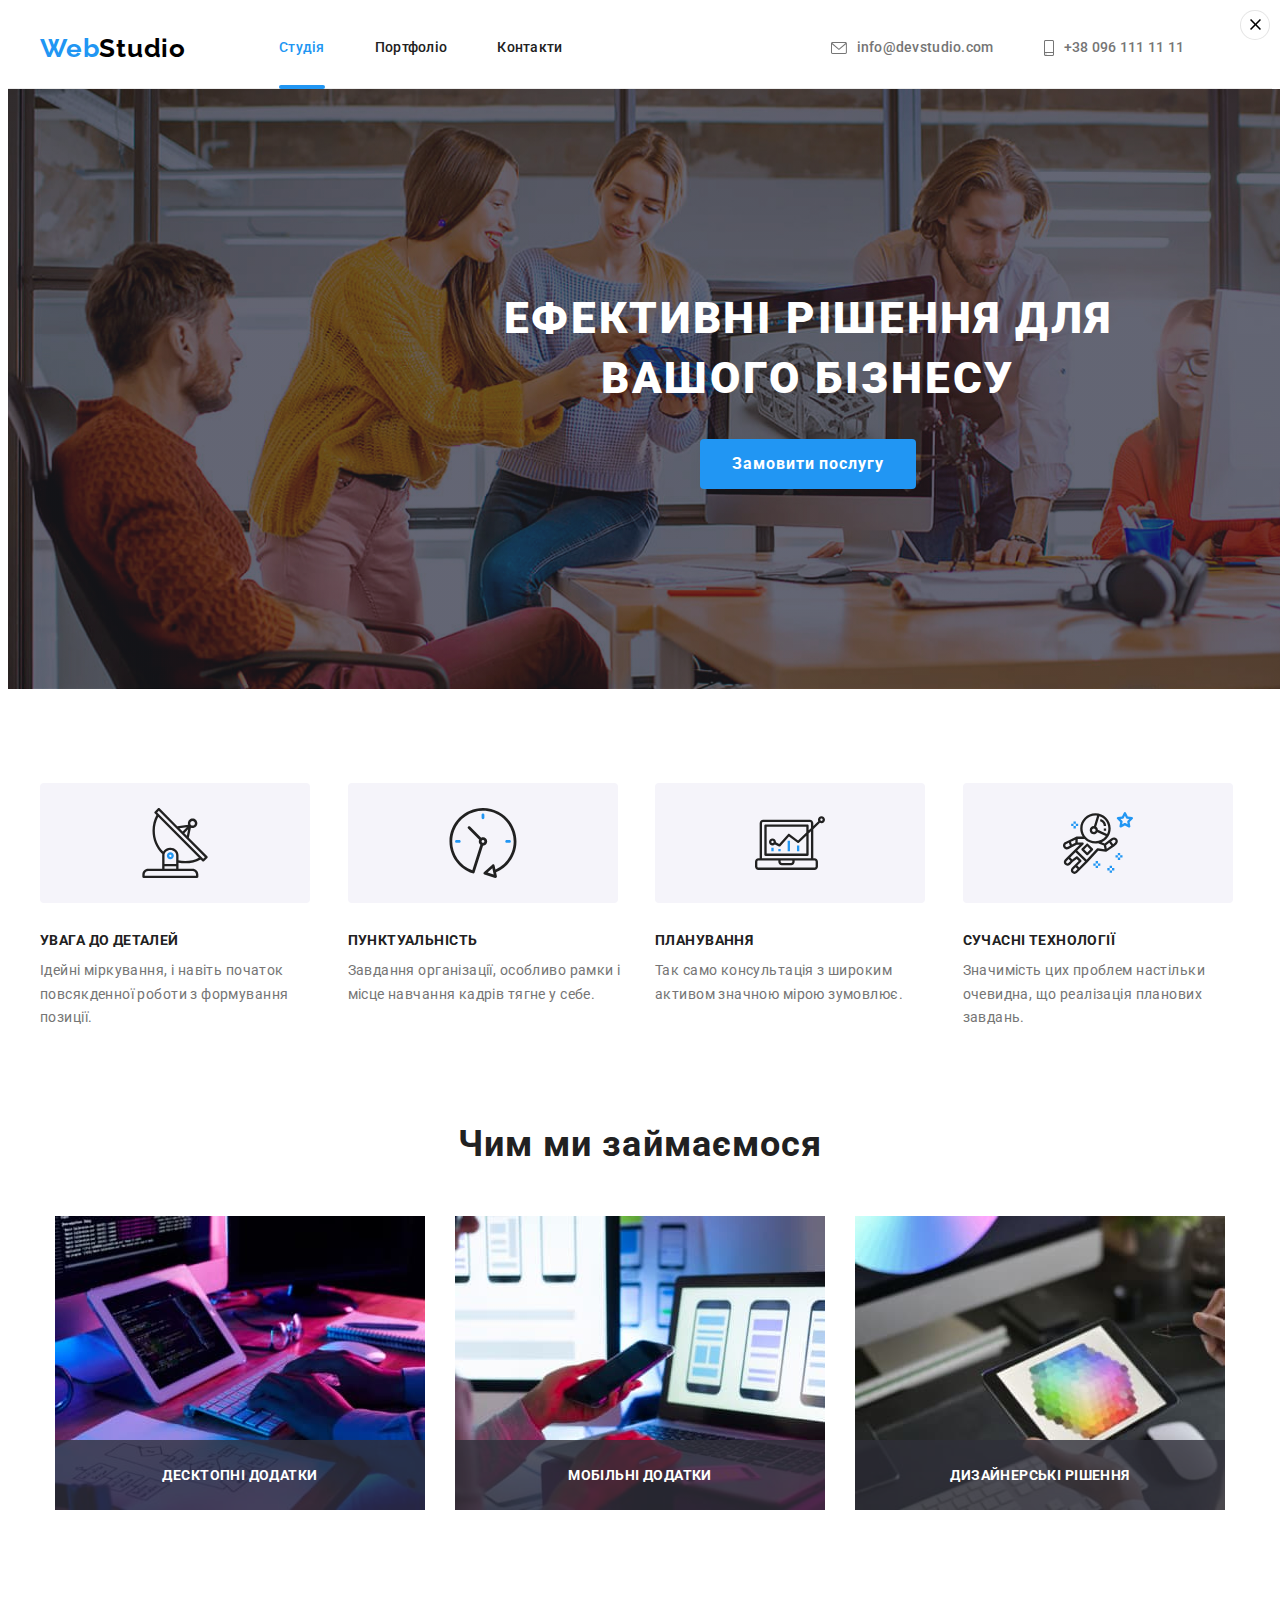
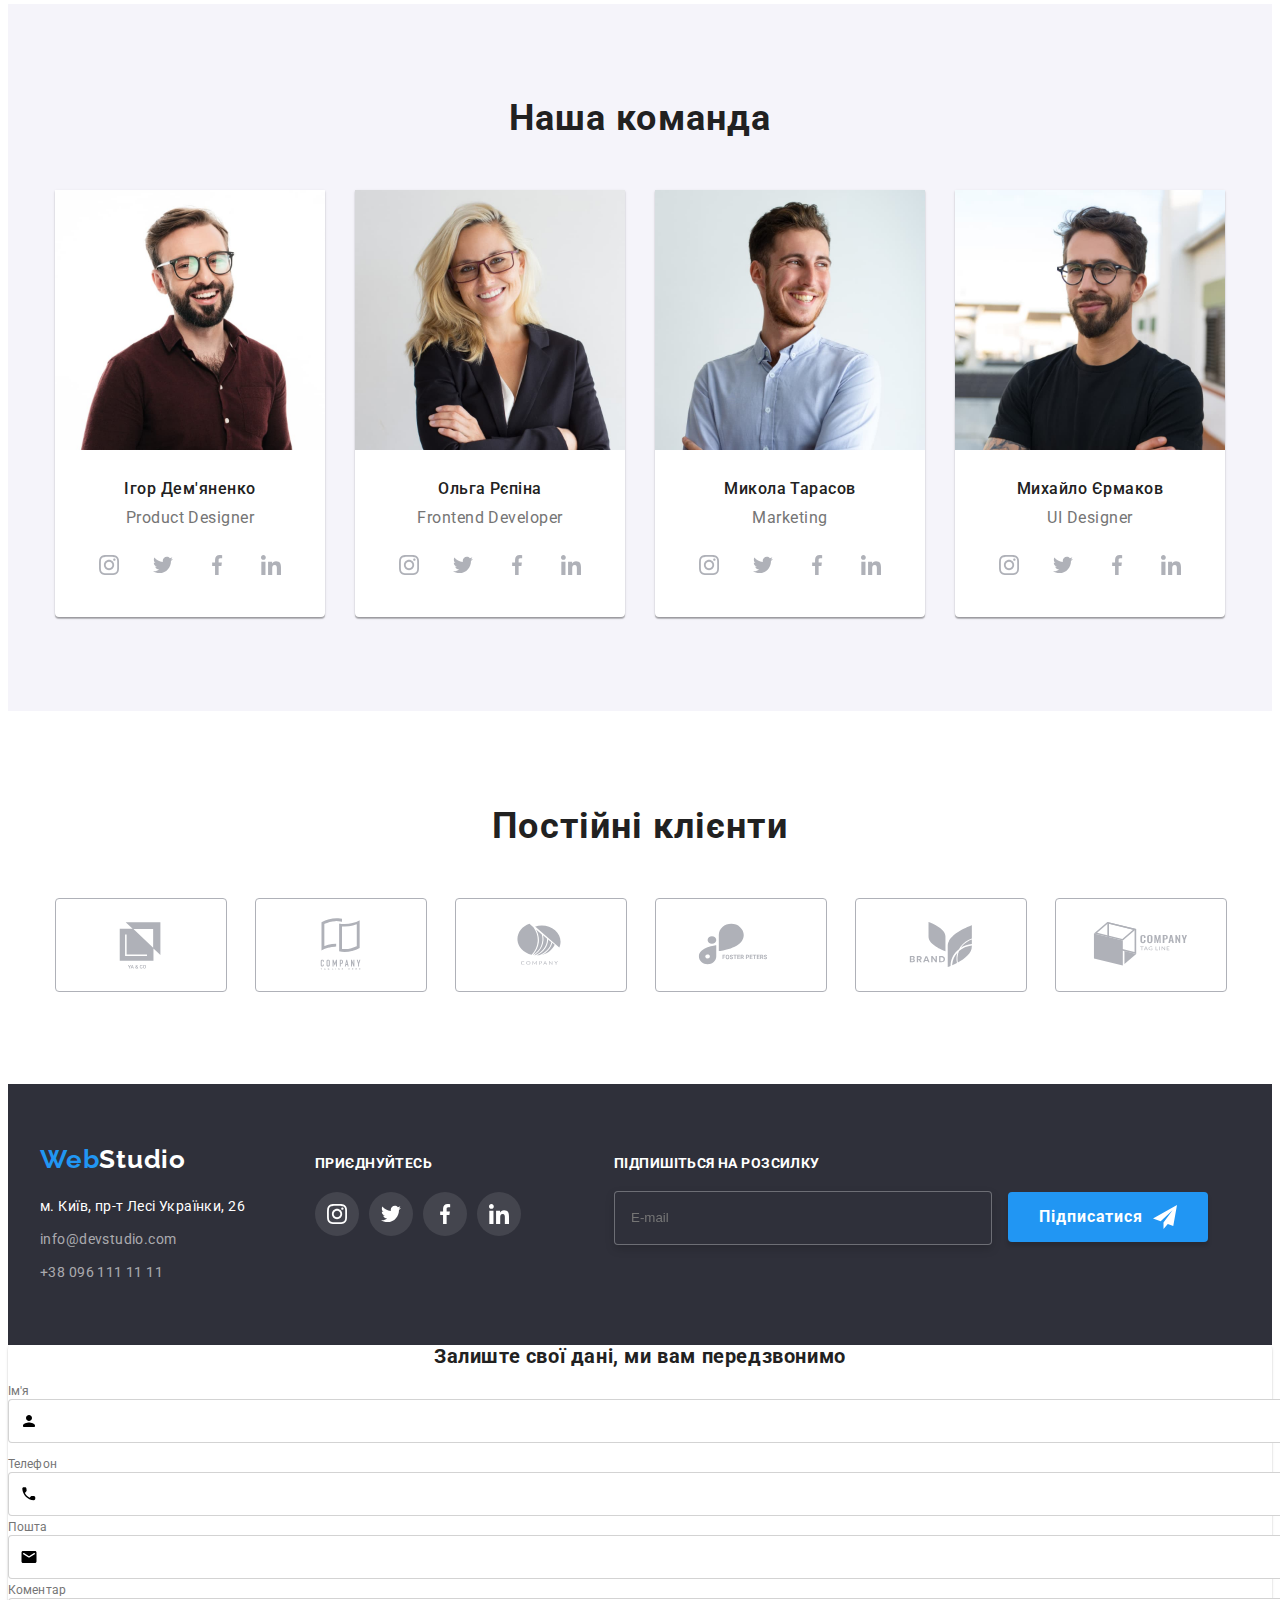
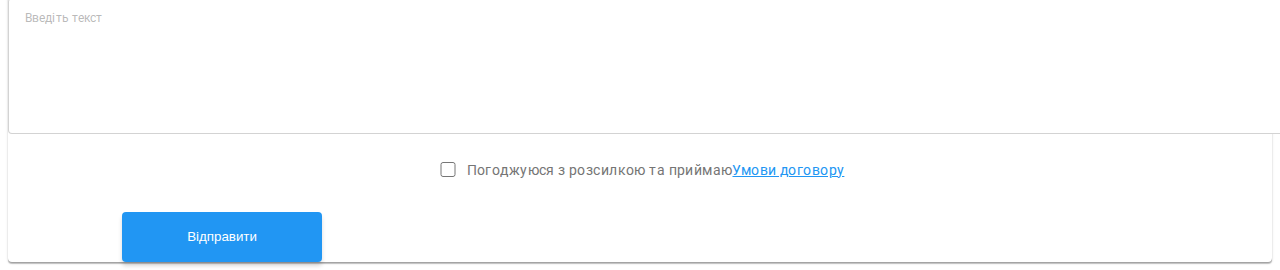
==== index.html @ 0982d0f5 "1" ====
<!DOCTYPE html>
<html lang="uk">
  <head>
    <meta charset="UTF-8" />
    <meta http-equiv="X-UA-Compatible" content="IE=edge" />
    <meta name="viewport" content="width=device-width, initial-scale=1.0" />
    <title>Студія</title>
    <link rel="preconnect" href="https://fonts.googleapis.com" />
    <link rel="preconnect" href="https://fonts.gstatic.com" crossorigin />
    <link
      href="https://fonts.googleapis.com/css2?family=Raleway:wght@700&family=Roboto:wght@400;500;700;900&display=swap"
      rel="stylesheet"
    />
    <link
      rel="stylesheet"
      href="https://cdnjs.cloudflare.com/ajax/libs/modern-normalize/1.1.0/modern-normalize.min.css"
      integrity="sha512-wpPYUAdjBVSE4KJnH1VR1HeZfpl1ub8YT/NKx4PuQ5NmX2tKuGu6U/JRp5y+Y8XG2tV+wKQpNHVUX03MfMFn9Q=="
      crossorigin="anonymous"
      referrerpolicy="no-referrer"
    />
    <link rel="stylesheet" href="./css/main.min.css" />
  </head>
  <body>
    <header class="header">
      <div class="container header-container">
        <nav class="header-navigation">
          <a class="header-logo link" href="./index.html"
            >Web<span class="logo">Studio</span></a
          >
          <ul class="header-list list">
            <li class="header-item">
              <a class="header-link link current" href="./index.html">Студія</a>
            </li>
            <li class="header-item">
              <a class="header-link link" href="./portfolio.html">Портфоліо</a>
            </li>
            <li class="header-item">
              <a class="header-link link" href="#">Контакти</a>
            </li>
          </ul>
        </nav>
        <ul class="header-bottom-list list">
          <li class="header-top-item">
            <a class="header-mail link" href="mailto:info@devstudio.com">
              <svg class="header-icon" width="16" height="12">
                <use href="./images/symbol-defs.svg#icon-envelope"></use>
              </svg>
              info@devstudio.com</a
            >
          </li>
          <li class="header-bottom-item">
            <a class="header-tel link" href="tel:+380961111111">
              <svg class="header-icon" width="10" height="16">
                <use href="./images/symbol-defs.svg#icon-smartphone"></use>
              </svg>
              +38 096 111 11 11
            </a>
          </li>
        </ul>
      </div>
    </header>
    <main>
      <section class="hero section-hero">
        <div class="container">
          <h1 class="hero-title">Ефективні рішення для вашого бізнесу</h1>
          <button type="button" data-modal-open class="hero-btn">
            Замовити послугу
          </button>
        </div>
      </section>
      <section class="about section">
        <div class="container">
          <ul class="about-list list">
            <li class="about-item-1">
              <div class="about-icon">
                <svg class="about-soc-icon" width="70" height="70">
                  <use href="./images/symbol-defs.svg#icon-antenna"></use>
                </svg>
              </div>
              <h3 class="about-title">Увага до деталей</h3>
              <p class="about-text">
                Ідейні міркування, і навіть початок повсякденної роботи з
                формування позиції.
              </p>
            </li>
            <li class="about-item-2">
              <div class="about-icon">
                <svg class="about-soc-icon" width="70" height="70">
                  <use href="./images/symbol-defs.svg#icon-clock"></use>
                </svg>
              </div>
              <h3 class="about-title">Пунктуальність</h3>
              <p class="about-text">
                Завдання організації, особливо рамки і місце навчання кадрів
                тягне у себе.
              </p>
            </li>
            <li class="about-item-3">
              <div class="about-icon">
                <svg class="about-soc-icon" width="70" height="70">
                  <use href="./images/symbol-defs.svg#icon-diagram"></use>
                </svg>
              </div>
              <h3 class="about-title">Планування</h3>
              <p class="about-text">
                Так само консультація з широким активом значною мірою зумовлює.
              </p>
            </li>
            <li class="about-item-4">
              <div class="about-icon">
                <svg class="about-soc-icon" width="70" height="70">
                  <use href="./images/symbol-defs.svg#icon-astronaut"></use>
                </svg>
              </div>
              <h3 class="about-title">Сучасні технології</h3>
              <p class="about-text">
                Значимість цих проблем настільки очевидна, що реалізація
                планових завдань.
              </p>
            </li>
          </ul>
        </div>
      </section>
      <section class="work section-work">
        <div class="container">
          <h2 class="work-title">Чим ми займаємося</h2>
          <ul class="work-list list">
            <li class="work-item">
              <img
                src="./images/hw1-1-img.jpg"
                alt="робоче місце"
                width="370"
                height="294"
              />
              <p class="work-heading">Десктопні додатки</p>
            </li>
            <li class="work-item">
              <img
                src="./images/hw1-2-img.jpg"
                alt="робоче місце"
                width="370"
                height="294"
              />
              <p class="work-heading">Мобільні додатки</p>
            </li>
            <li class="work-item">
              <img
                src="./images/hw1-3-img.jpg"
                alt="робоче місце"
                width="370"
                height="294"
              />
              <p class="work-heading">Дизайнерські рішення</p>
            </li>
          </ul>
        </div>
      </section>
      <section class="team section">
        <div class="container">
          <h2 class="team-top-title">Наша команда</h2>
          <ul class="team-list list">
            <li class="team-link">
              <img
                class="team-img"
                src="./images/team-hw1-1.jpg"
                alt="Ігор Дем'яненко"
                width="270"
                height="260"
              />
              <div class="team-content">
                <h3 class="team-title">Ігор Дем'яненко</h3>
                <p class="team-text">Product Designer</p>
              </div>
              <ul class="team-soc-list list">
                <li class="team-soc-item">
                  <a class="team-soc-link" href="">
                    <svg class="team-soc-icon" width="20" height="20">
                      <use href="./images/symbol-defs.svg#icon-instagram"></use>
                    </svg>
                  </a>
                </li>
                <li class="team-soc-item">
                  <a class="team-soc-link" href="">
                    <svg class="team-soc-icon" width="20" height="20">
                      <use href="./images/symbol-defs.svg#icon-twitter"></use>
                    </svg>
                  </a>
                </li>
                <li class="team-soc-item">
                  <a class="team-soc-link" href="">
                    <svg class="team-soc-icon" width="20" height="20">
                      <use href="./images/symbol-defs.svg#icon-facebook"></use>
                    </svg>
                  </a>
                </li>
                <li class="team-soc-item">
                  <a class="team-soc-link" href="">
                    <svg class="team-soc-icon" width="20" height="20">
                      <use href="./images/symbol-defs.svg#icon-linkedin"></use>
                    </svg>
                  </a>
                </li>
              </ul>
            </li>
            <li class="team-link">
              <img
                class="team-img"
                src="./images/team-hw1-2.jpg"
                alt="Ольга Рєпіна"
                width="270"
                height="260"
              />
              <div class="team-content">
                <h3 class="team-title">Ольга Рєпіна</h3>
                <p class="team-text">Frontend Developer</p>
              </div>
              <ul class="team-soc-list list">
                <li class="team-soc-item">
                  <a class="team-soc-link" href="">
                    <svg class="team-soc-icon" width="20" height="20">
                      <use href="./images/symbol-defs.svg#icon-instagram"></use>
                    </svg>
                  </a>
                </li>
                <li class="team-soc-item">
                  <a class="team-soc-link" href="">
                    <svg class="team-soc-icon" width="20" height="20">
                      <use href="./images/symbol-defs.svg#icon-twitter"></use>
                    </svg>
                  </a>
                </li>
                <li class="team-soc-item">
                  <a class="team-soc-link" href="">
                    <svg class="team-soc-icon" width="20" height="20">
                      <use href="./images/symbol-defs.svg#icon-facebook"></use>
                    </svg>
                  </a>
                </li>
                <li class="team-soc-item">
                  <a class="team-soc-link" href="">
                    <svg class="team-soc-icon" width="20" height="20">
                      <use href="./images/symbol-defs.svg#icon-linkedin"></use>
                    </svg>
                  </a>
                </li>
              </ul>
            </li>
            <li class="team-link">
              <img
                class="team-img"
                src="./images/team-hw1-3.jpg"
                alt="Микола Тарасов"
                width="270"
                height="260"
              />
              <div class="team-content">
                <h3 class="team-title">Микола Тарасов</h3>
                <p class="team-text">Marketing</p>
              </div>
              <ul class="team-soc-list list">
                <li class="team-soc-item">
                  <a class="team-soc-link" href="">
                    <svg class="team-soc-icon" width="20" height="20">
                      <use href="./images/symbol-defs.svg#icon-instagram"></use>
                    </svg>
                  </a>
                </li>
                <li class="team-soc-item">
                  <a class="team-soc-link" href="">
                    <svg class="team-soc-icon" width="20" height="20">
                      <use href="./images/symbol-defs.svg#icon-twitter"></use>
                    </svg>
                  </a>
                </li>
                <li class="team-soc-item">
                  <a class="team-soc-link" href="">
                    <svg class="team-soc-icon" width="20" height="20">
                      <use href="./images/symbol-defs.svg#icon-facebook"></use>
                    </svg>
                  </a>
                </li>
                <li class="team-soc-item">
                  <a class="team-soc-link" href="">
                    <svg class="team-soc-icon" width="20" height="20">
                      <use href="./images/symbol-defs.svg#icon-linkedin"></use>
                    </svg>
                  </a>
                </li>
              </ul>
            </li>
            <li class="team-link">
              <img
                class="team-img"
                src="./images/team-hw1-4.jpg"
                alt="Михайло Єрмаков"
                width="270"
                height="260"
              />
              <div class="team-content">
                <h3 class="team-title">Михайло Єрмаков</h3>
                <p class="team-text">UI Designer</p>
              </div>
              <ul class="team-soc-list list">
                <li class="team-soc-item">
                  <a class="team-soc-link" href="">
                    <svg class="team-soc-icon" width="20" height="20">
                      <use href="./images/symbol-defs.svg#icon-instagram"></use>
                    </svg>
                  </a>
                </li>
                <li class="team-soc-item">
                  <a class="team-soc-link" href="">
                    <svg class="team-soc-icon" width="20" height="20">
                      <use href="./images/symbol-defs.svg#icon-twitter"></use>
                    </svg>
                  </a>
                </li>
                <li class="team-soc-item">
                  <a class="team-soc-link" href="">
                    <svg class="team-soc-icon" width="20" height="20">
                      <use href="./images/symbol-defs.svg#icon-facebook"></use>
                    </svg>
                  </a>
                </li>
                <li class="team-soc-item">
                  <a class="team-soc-link" href="">
                    <svg class="team-soc-icon" width="20" height="20">
                      <use href="./images/symbol-defs.svg#icon-linkedin"></use>
                    </svg>
                  </a>
                </li>
              </ul>
            </li>
          </ul>
        </div>
      </section>
      <section class="client section">
        <div class="container">
          <h2 class="client-title">Постійні клієнти</h2>
          <ul class="client-list list">
            <li class="client-item">
              <a class="client-link" href="">
                <svg class="client-icon" width="106" height="60">
                  <use href="./images/symbol-defs.svg#icon-Logo-1"></use>
                </svg>
              </a>
            </li>
            <li class="client-item">
              <a class="client-link" href="">
                <svg class="client-icon" width="106" height="60">
                  <use href="./images/symbol-defs.svg#icon-Logo-2"></use>
                </svg>
              </a>
            </li>
            <li class="client-item">
              <a class="client-link" href="">
                <svg class="client-icon" width="106" height="60">
                  <use href="./images/symbol-defs.svg#icon-Logo-3"></use>
                </svg>
              </a>
            </li>
            <li class="client-item">
              <a class="client-link" href="">
                <svg class="client-icon" width="106" height="60">
                  <use href="./images/symbol-defs.svg#icon-Logo-4"></use>
                </svg>
              </a>
            </li>
            <li class="client-item">
              <a class="client-link" href="">
                <svg class="client-icon" width="106" height="60">
                  <use href="./images/symbol-defs.svg#icon-Logo-4-1"></use>
                </svg>
              </a>
            </li>
            <li class="client-item">
              <a class="client-link" href="">
                <svg class="client-icon" width="106" height="60">
                  <use href="./images/symbol-defs.svg#icon-Logo-6"></use>
                </svg>
              </a>
            </li>
          </ul>
        </div>
      </section>
    </main>
    <footer class="footer">
      <div class="foter container">
        <div class="footer-soc">
          <a class="footer-link link" href="./index.html"
            >Web<span class="footer-logo">Studio</span></a
          >
          <address class="footer-address">
            <ul class="footer-list list">
              <li class="footer-item">
                <a
                  class="footer-map link"
                  href="https://goo.gl/maps/CyibSN7R3VRPbVuL6"
                  target="_blank"
                  rel="noopener noreferrer"
                  >м. Київ, пр-т Лесі Українки, 26</a
                >
              </li>
              <li class="footer-item">
                <a class="footer-mail link" href="mailto:info@devstudio.com"
                  >info@devstudio.com</a
                >
              </li>
              <li>
                <a class="footer-tel link" href="tel:+380961111111"
                  >+38 096 111 11 11</a
                >
              </li>
            </ul>
          </address>
        </div>
        <div class="footer-soc">
          <div class="foter-item">
            <p class="footer-soc-title">приєднуйтесь</p>
            <ul class="footer-soc-list list">
              <li class="footer-soc-item">
                <a class="footer-soc-link" href="">
                  <svg class="footer-soc-icon" width="20" height="20">
                    <use href="./images/symbol-defs.svg#icon-instagram"></use>
                  </svg>
                </a>
              </li>
              <li class="footer-soc-item">
                <a class="footer-soc-link" href="">
                  <svg class="footer-soc-icon" width="20" height="20">
                    <use href="./images/symbol-defs.svg#icon-twitter"></use>
                  </svg>
                </a>
              </li>
              <li class="footer-soc-item">
                <a class="footer-soc-link" href="">
                  <svg class="footer-soc-icon" width="20" height="20">
                    <use href="./images/symbol-defs.svg#icon-facebook"></use>
                  </svg>
                </a>
              </li>
              <li class="footer-soc-item">
                <a class="footer-soc-link" href="">
                  <svg class="footer-soc-icon" width="20" height="20">
                    <use href="./images/symbol-defs.svg#icon-linkedin"></use>
                  </svg>
                </a>
              </li>
            </ul>
          </div>
        </div>
        <form>
          <p class="footer-mailing-title">Підпишіться на розсилку</p>
          <input
            type="email"
            class="footer-input"
            name="user-email"
            placeholder="E-mail"
          />
          <button type="submit" class="footer-btn">
            <div class="mailing-item">
              Підписатися
              <svg width="24" height="24">
                <use href="./images/symbol-defs.svg#icon-icon-send"></use>
              </svg>
            </div>
          </button>
        </form>
      </div>
    </footer>
    <div data-modal class="backdrop is-hidden" data-modal>
      <div class="modal">
        <button type="button" data-modal-close class="modal-button">
          <svg class="svg" width="18" height="18">
            <use href="./images/symbol-defs.svg#icon-close-black"></use>
          </svg>
        </button>
        <p class="modal-title">Залиште свої дані, ми вам передзвонимо</p>
        <form>
          <div class="modal-field">
            <label>
              <span class="modal-item">Ім'я</span>
              <div class="input-wrap">
                <input
                  type="text"
                  class="modal-input"
                  name="user-name"
                  placeholder=""
                  required
                />
                <svg class="modal-input-icon" width="18" height="18">
                  <use href="./images/symbol-defs.svg#icon-person-black"></use>
                </svg>
              </div>
            </label>
          </div>
          <label>
            <span class="modal-item">Телефон</span>
            <div class="input-wrap">
              <input
                type="tel"
                class="modal-input"
                name="user-tel"
                placeholder=""
                required
              />
              <svg class="modal-input-icon" width="18" height="18">
                <use href="./images/symbol-defs.svg#icon-phone-black"></use>
              </svg>
            </div>
          </label>
          <label>
            <span class="modal-item">Пошта</span>
            <div class="input-wrap">
              <input
                type="email"
                class="modal-input"
                name="user-"
                placeholder=""
              />
              <svg class="modal-input-icon" width="18" height="18">
                <use href="./images/symbol-defs.svg#icon-email-black"></use>
              </svg>
            </div>
          </label>
          <label>
            <span class="modal-item">Коментар</span>
            <textarea
              type="text"
              class="modal-input-bottom"
              name="user-text"
              placeholder="Введіть текст"
            ></textarea>
          </label>
          <div class="checkbox">
            <input type="checkbox" class="checkbox-text" />
            <div class="checkbox-box">
              <p class="checkbox-title">Погоджуюся з розсилкою та приймаю</p>
              <a href="" class="checkbox-link">Умови договору</a>
            </div>
          </div>
          <button type="submit" class="modal-btn">Відправити</button>
        </form>
      </div>
    </div>
    <script src="./modal.js"></script>
  </body>
</html>
---- css/main.min.css ----
p,h1,h2,h3,h4,h5,h6{margin:0}ul,ol{margin:0;padding-left:0}button{cursor:pointer}img{display:block}body{font-family:"Roboto",sans-serif;background-color:#fff}.list{list-style:none}.link{text-decoration:none}.container{width:1200px;padding-left:15px;padding-right:15px;margin:0 auto}.section{padding-top:94px;padding-bottom:94px}.section-hero{padding-bottom:200px;padding-top:200px;width:1600px;margin:0 auto}.section-work{padding-bottom:94px}.modal-button{position:absolute;top:10px;right:10px;width:30px;height:30px;padding:0;background-color:#fff;border:1px solid rgba(0,0,0,.1);border-radius:50%;cursor:pointer;display:flex;align-items:center;justify-content:center;padding:0;transition-property:fill;transition-duration:250ms;transition-timing-function:cubic-bezier(0.4, 0, 0.2, 1)}.modal-button:hover .svg{fill:#2196f3}.backdrop{width:100%;height:100%;left:0;top:0;box-shadow:0px 1px 3px rgba(0,0,0,.12),0px 1px 1px rgba(0,0,0,.14),0px 2px 1px rgba(0,0,0,.2);border-radius:4px}.modal-title{font-family:"Roboto";font-style:normal;font-weight:700;font-size:20px;line-height:1.15;text-align:center;letter-spacing:.03em;color:#212121;text-align:center;margin-bottom:12px}.modal-input{width:100%;height:40px;border:1px solid rgba(33,33,33,.2);border-radius:4px;padding-left:42px;outline:rgba(0,0,0,0);transition-property:border-color;transition-duration:250ms;transition-timing-function:cubic-bezier(0.4, 0, 0.2, 1)}.modal-input:focus,.modal-input:hover{border-color:#2196f3}.modal-input:focus+.modal-input-icon,.modal-input:hover+.modal-input-icon{fill:#2196f3}.input-wrap{position:relative}.modal-input-icon{position:absolute;top:50%;transform:translateY(-50%);left:12px;transition-property:fill;transition-duration:250ms;transition-timing-function:cubic-bezier(0.4, 0, 0.2, 1)}.modal-field{margin-bottom:10px}.modal-input-bottom{width:100%;height:120px;border:1px solid rgba(33,33,33,.2);border-radius:4px;margin-bottom:20px;resize:none;padding-top:12px;padding-left:16px;transition-property:border-color;transition-duration:250ms;transition-timing-function:cubic-bezier(0.4, 0, 0.2, 1)}.modal-input-bottom:focus,.modal-input-bottom:hover{border-color:#2196f3}.modal-input-bottom::-moz-placeholder{font-family:"Roboto";font-style:normal;font-weight:400;font-size:12px;line-height:1.1666666667;letter-spacing:.01em;color:rgba(117,117,117,.5)}.modal-input-bottom:-ms-input-placeholder{font-family:"Roboto";font-style:normal;font-weight:400;font-size:12px;line-height:1.1666666667;letter-spacing:.01em;color:rgba(117,117,117,.5)}.modal-input-bottom::placeholder{font-family:"Roboto";font-style:normal;font-weight:400;font-size:12px;line-height:1.1666666667;letter-spacing:.01em;color:rgba(117,117,117,.5)}.modal-item{font-family:"Roboto";font-style:normal;font-weight:400;font-size:12px;line-height:1.1666666667;letter-spacing:.01em;color:#757575;margin-bottom:4px}.checkbox{display:flex;margin-bottom:30px;justify-content:center;align-items:center}.checkbox-title{font-family:"Roboto";font-style:normal;font-weight:400;font-size:14px;line-height:1.7142857143;letter-spacing:.03em;color:#757575}.checkbox-link{font-family:"Roboto";font-style:normal;font-weight:400;font-size:14px;line-height:1.7142857143;letter-spacing:.03em;color:#2196f3}.checkbox-box{display:flex;margin-left:8px}.modal-btn{width:200px;height:50px;color:#fff;background:#2196f3;box-shadow:0px 4px 4px rgba(0,0,0,.15);border-radius:4px;margin-left:114px;border:none;transition-property:background-color;transition-duration:250ms;transition-timing-function:cubic-bezier(0.4, 0, 0.2, 1)}.modal-btn:hover,.modal-btn:focus{background-color:#188ce8}.checkbox-text{background-color:#2196f3;border-radius:2px;width:16px;height:15px;outline:none}.header{background-color:#fff;border-bottom:1px solid #ececec}.header-logo{font-family:"Raleway",sans-serif;font-style:normal;font-weight:700;font-size:26px;line-height:1.19;letter-spacing:.03em;color:#2196f3;margin-right:93px}.logo{color:#000}.header-link{position:relative;text-decoration:none;font-weight:500;font-size:14px;line-height:1.14;letter-spacing:.02em;color:#212121;display:inline-block;padding-top:32px;padding-bottom:32px;transition-property:fill,color;transition-duration:250ms;transition-timing-function:cubic-bezier(0.4, 0, 0.2, 1)}.header-link:hover,.header-link:focus{color:#2196f3;fill:#2196f3}.header-container{display:flex;align-items:center}.header-navigation{display:flex;align-items:center}.header-bottom-list{display:flex;align-items:center;justify-content:center;margin-left:218px;gap:50px}.header-list{display:flex}.header-item{margin-right:50px}.header-mail{font-weight:500;font-size:14px;line-height:1.14;letter-spacing:.02em;color:#757575;display:flex;align-items:center;transition-property:fill,color;transition-duration:250ms;transition-timing-function:cubic-bezier(0.4, 0, 0.2, 1)}.header-mail:hover,.header-mail:focus{color:#2196f3;fill:#2196f3}.header-tel{font-weight:500;font-size:14px;line-height:1.14;letter-spacing:.02em;color:#757575;display:flex;align-items:center;transition-property:fill,color;transition-duration:250ms;transition-timing-function:cubic-bezier(0.4, 0, 0.2, 1)}.header-tel:hover,.header-tel:focus{color:#2196f3;fill:#2196f3}.header-icon{align-items:center;margin-right:10px;fill:#757575;transition-property:fill;transition-duration:250ms;transition-timing-function:cubic-bezier(0.4, 0, 0.2, 1)}.header-tel:hover .header-icon,.header-tel:focus .header-icon{fill:#2196f3}.header-mail:hover .header-icon,.header-mail:focus .header-icon{fill:#2196f3}.current{color:#2196f3;position:relative}.current::after{content:"";display:block;position:absolute;left:0;bottom:-1px;width:100%;height:4px;border-radius:2px;background-color:#2196f3}.hero{background-color:#2f303a;background-image:linear-gradient(rgba(47, 48, 58, 0.4), rgba(47, 48, 58, 0.4)),url(../images/hero-bg.jpg);background-repeat:no-repeat;background-position:center;background-size:cover;flex-grow:1}.hero-title{font-weight:900;font-size:44px;line-height:1.36;text-align:center;letter-spacing:.06em;text-transform:uppercase;color:#fff;max-width:696px;margin:0 auto;margin-bottom:30px}.hero-btn{font-family:inherit;font-weight:700;font-size:16px;line-height:1.87;display:flex;align-items:center;text-align:center;letter-spacing:.06em;color:#fff;min-width:216px;height:50px;margin:0 auto;justify-content:center;border:none;border-radius:4px}.hero-button{padding-right:492px;padding-left:492px}.hero-btn{background-color:#2196f3;transition-property:background-color;transition-duration:250ms;transition-timing-function:cubic-bezier(0.4, 0, 0.2, 1)}.hero-btn:hover,.hero-btn:focus{background-color:#188ce8}.about-title{font-weight:700;font-size:14px;line-height:1.14;letter-spacing:.03em;text-transform:uppercase;color:#212121;margin-bottom:10px}.about-text{font-weight:400;font-size:14px;line-height:1.71;letter-spacing:.03em;color:#757575}.about-text{width:270;height:72}.about-list{display:flex;gap:30px}.about-item-1{flex-basis:calc((100% - 90px)/4)}.about-item-2{flex-basis:calc((100% - 90px)/4)}.about-item-3{flex-basis:calc((100% - 90px)/4)}.about-item-4{flex-basis:calc((100% - 90px)/4)}.about-soc-icon{display:flex;align-items:center;justify-content:center;margin-top:25px;margin-bottom:25px;margin-left:100px;margin-right:10opx}.about-icon{background-color:#f5f4fa;width:270px;height:120px;border-radius:4px;margin-bottom:30px;display:flex}.work-title{font-weight:700;font-size:36px;line-height:1.16;text-align:center;letter-spacing:.03em;color:#212121;margin-bottom:50px}.work-list{display:flex;justify-content:center;gap:30px}.work-item{position:relative}.work-heading{position:absolute;bottom:0;width:100%;padding-top:27px;padding-bottom:27px;font-weight:700;font-size:14px;line-height:1.1428571429;text-align:center;letter-spacing:.03em;text-transform:uppercase;color:#fff;background-color:rgba(47,48,58,.8)}.team{background-color:#f5f4fa}.team-link{background-color:#fff;box-shadow:0px 1px 3px rgba(0,0,0,.12),0px 1px 1px rgba(0,0,0,.14),0px 2px 1px rgba(0,0,0,.2);border-radius:0px 0px 4px 4px}.team-img{margin-bottom:30px}.team-top-title{font-weight:700;font-size:36px;line-height:1.16;text-align:center;letter-spacing:.03em;color:#212121;margin-bottom:50px}.team-title{font-weight:500;font-size:16px;line-height:1.18;text-align:center;letter-spacing:.03em;color:#212121;margin-bottom:10px}.team-text{font-weight:400;font-size:16px;line-height:1.16;text-align:center;letter-spacing:.03em;color:#757575}.team-content{padding-bottom:16px}.team-list{display:flex;justify-content:center;gap:30px;flex-basis:calc((100% - 90px)/4)}.team-soc-link{width:44px;height:44px;border-radius:50%;background-color:#fff;display:flex;align-items:center;justify-content:center;transition-property:background-color;transition-duration:250ms;transition-timing-function:cubic-bezier(0.4, 0, 0.2, 1)}.team-soc-link:hover,.team-soc-link:focus{background-color:#2196f3}.team-soc-icon{fill:#afb1b8;transition-property:fill;transition-duration:250ms;transition-timing-function:cubic-bezier(0.4, 0, 0.2, 1)}.team-soc-link:hover .team-soc-icon,.team-soc-link:focus .team-soc-icon{fill:#fff}.team-soc-list{display:flex;justify-content:center;gap:10px;padding-bottom:30px}.client-title{font-weight:700;font-size:36px;line-height:1.18;text-align:center;letter-spacing:.03em;color:#212121;margin-bottom:50px}.client-item{width:170px;height:92px}.client-list{display:flex;justify-content:center;gap:30px}.client-link{display:flex;align-items:center;justify-content:center;border-radius:4px;border:1px solid #afb1b8;width:100%;height:100%;color:#afb1b8;transition-property:border-color;transition-duration:250ms;transition-timing-function:cubic-bezier(0.4, 0, 0.2, 1)}.client-link:hover,.client-link:focus{border-color:#2196f3}.client-icon{fill:currentColor;transition-property:fill;transition-duration:250ms;transition-timing-function:cubic-bezier(0.4, 0, 0.2, 1)}.client-link:hover .client-icon,.client-link:focus .client-icon{fill:#2196f3}.footer{background-color:#2f303a;padding-top:60px;padding-bottom:60px}.footer-logo{color:#fff}.footer-item{margin-bottom:9px}.footer-link{font-family:"Raleway",sans-serif;font-weight:700;font-size:26px;line-height:1.19;letter-spacing:.03em;color:#2196f3;display:inline-block;margin-bottom:20px}.footer-map{font-weight:400;font-size:14px;line-height:1.71;letter-spacing:.03em;color:#fff;transition-property:color;transition-duration:250ms;transition-timing-function:cubic-bezier(0.4, 0, 0.2, 1)}.footer-map:hover,.footer-map:focus{color:#2196f3}.footer-mail{font-weight:400;font-size:14px;line-height:1.71;letter-spacing:.03em;color:rgba(255,255,255,.6);transition-property:color;transition-duration:250ms;transition-timing-function:cubic-bezier(0.4, 0, 0.2, 1)}.footer-mail:hover,.footer-mail:focus{color:#2196f3}.footer-tel{font-weight:400;font-size:14px;line-height:1.71;letter-spacing:.03em;color:rgba(255,255,255,.6);transition-property:color;transition-duration:250ms;transition-timing-function:cubic-bezier(0.4, 0, 0.2, 1)}.footer-tel:hover,.footer-tel:focus{color:#2196f3}.footer-soc-title{font-weight:700;font-size:14px;line-height:1.14;letter-spacing:.03em;text-transform:uppercase;color:#fff;margin-bottom:20px}.footer-soc-list{display:flex}.foter{display:flex;align-items:baseline}.foter-item{margin-left:70px;margin-right:93px}.footer-soc-link{width:44px;height:44px;border-radius:50%;background-color:rgba(255,255,255,.1);display:flex;align-items:center;justify-content:center;transition-property:background-color;transition-duration:250ms;transition-timing-function:cubic-bezier(0.4, 0, 0.2, 1)}.footer-soc-link:hover,.footer-soc-link:focus{background-color:#2196f3}.footer-soc-list{gap:10px}.footer-soc-icon{fill:#fff}.footer-address{font-style:normal}.footer-mailing-title{font-family:"Roboto";font-style:normal;font-weight:700;font-size:14px;line-height:1.1428571429;letter-spacing:.03em;text-transform:uppercase;color:#fff;margin-bottom:20px}.footer-input{width:358px;height:50px;background:#2f303a;border:1px solid rgba(255,255,255,.3);filter:drop-shadow(0px 4px 4px rgba(0, 0, 0, 0.15));border-radius:4px;padding-left:16px}.footer-btn{width:200px;height:50px;color:#fff;background:#2196f3;box-shadow:0px 4px 4px rgba(0,0,0,.15);border-radius:4px;margin-left:12px;border:none}.mailing-item{font-family:"Roboto";font-style:normal;font-weight:700;font-size:16px;line-height:1.875;display:flex;align-items:center;justify-content:center;text-align:center;letter-spacing:.06em;color:#fff;gap:10px}.menu-title{font-weight:700;font-size:18px;line-height:2;letter-spacing:.06em;color:#212121;margin-bottom:4px}.menu-text{font-weight:400;font-size:16px;line-height:30px;letter-spacing:.03em;color:#757575}.menu-list{display:flex;flex-wrap:wrap;gap:30px;flex-basis:calc((100% - 60px)/3)}.menu-link{display:block;transition-property:box-shadow;transition-duration:250ms;transition-timing-function:cubic-bezier(0.4, 0, 0.2, 1)}.menu-link:hover,.menu-link:focus{box-shadow:0px 1px 1px rgba(0,0,0,.12),0px 4px 4px rgba(0,0,0,.06),1px 4px 6px rgba(0,0,0,.16)}.menu-item{padding:20px 24px;border:1px solid #eee;border-top:none}.menu-text-box{position:absolute;bottom:0;left:0;width:100%;height:100%;padding:63px 24px;font-weight:400;font-size:18px;line-height:1.5555555556;letter-spacing:.03em;color:#fff;background-color:rgba(33,150,243,.9);transform:translateY(100%);transition:transform 250ms cubic-bezier(0.4, 0, 0.2, 1)}.menu-link:hover .menu-text-box{transform:translateY(0)}.box{position:relative;overflow:hidden}.portfolio-btn{font-family:"Roboto",sans-serif;font-style:normal;font-weight:500;font-size:16px;line-height:1.62;text-align:center;letter-spacing:.03em;color:#212121;transition-property:color,background-color;transition-duration:250ms;transition-timing-function:cubic-bezier(0.4, 0, 0.2, 1)}.portfolio-btn{background-color:#f5f4fa;border:none;padding:6px 22px;border-radius:4px;transition-property:color,background-color;transition-duration:250ms;transition-timing-function:cubic-bezier(0.4, 0, 0.2, 1)}.portfolio-btn:hover,.portfolio-btn:focus{color:#fff;background-color:#2196f3}.portfolio-list{display:flex;justify-content:center;gap:8px;margin-bottom:50px}/*# sourceMappingURL=main.min.css.map */
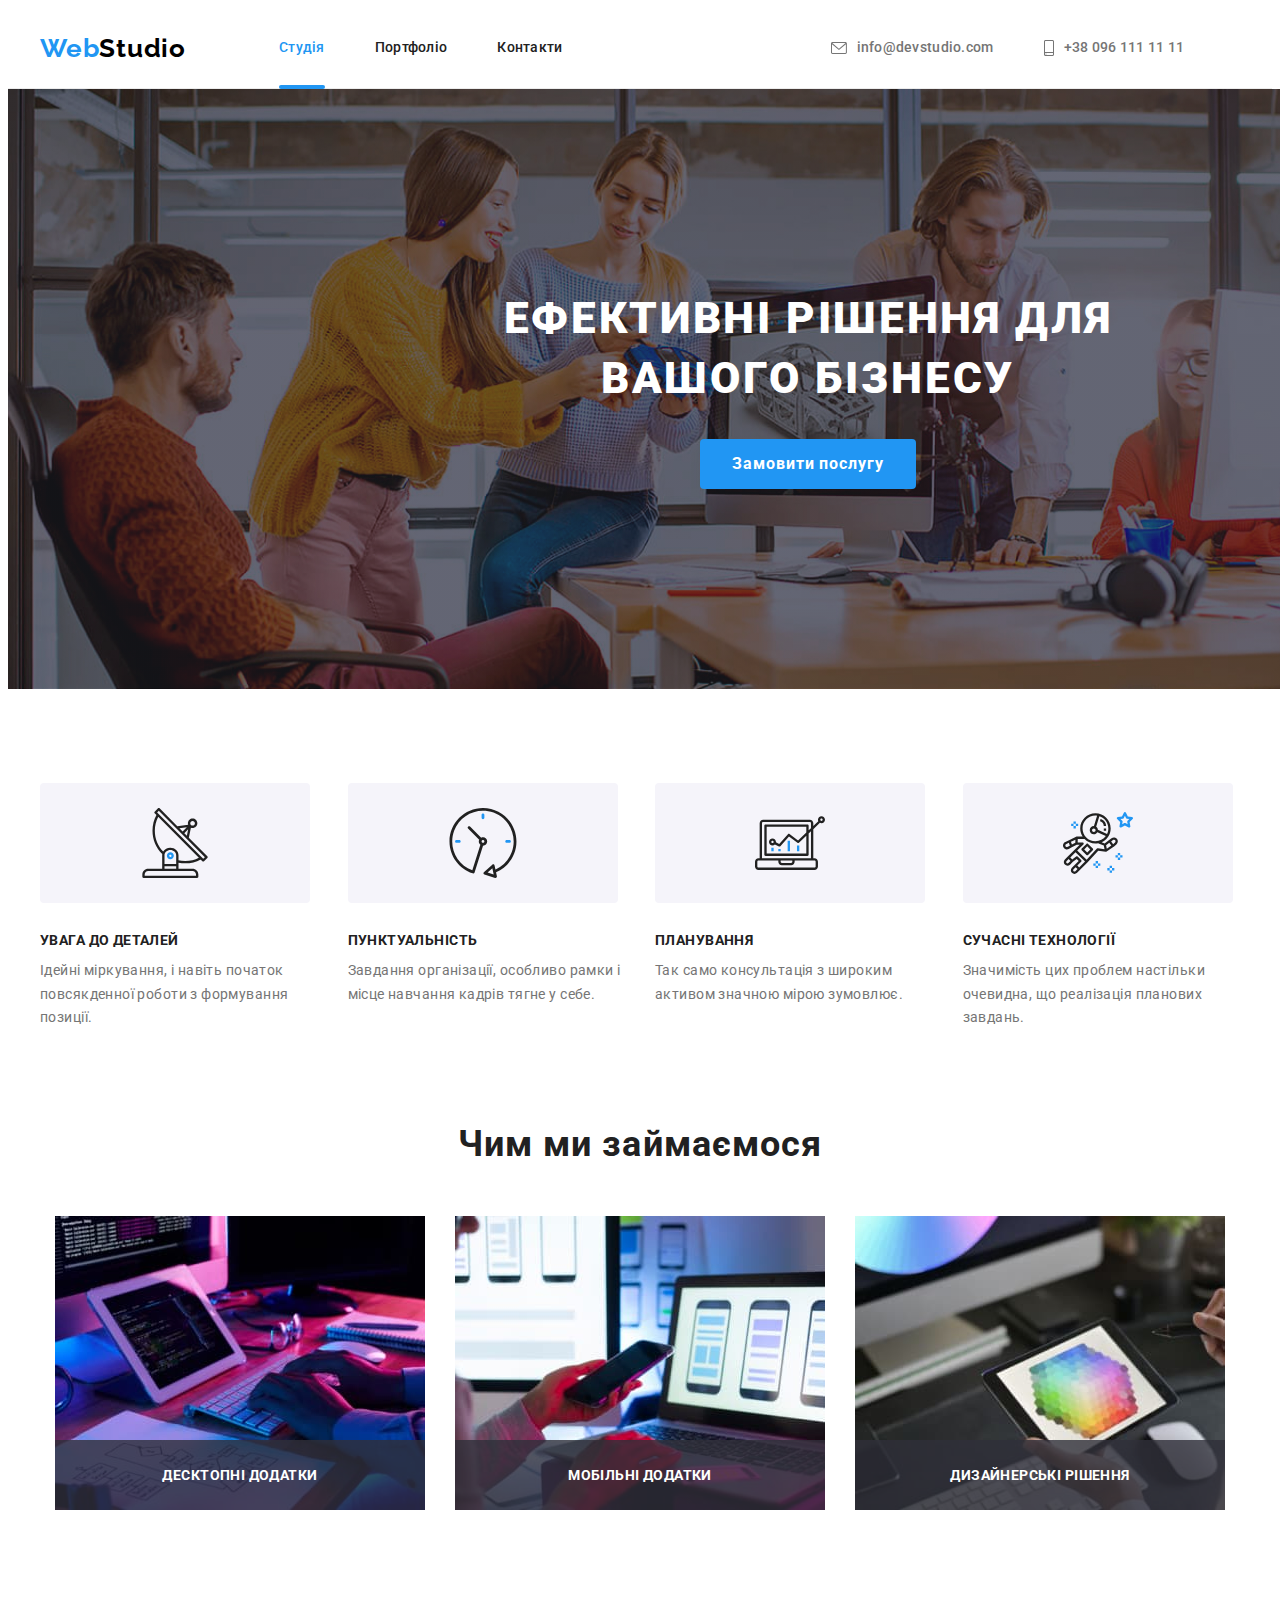
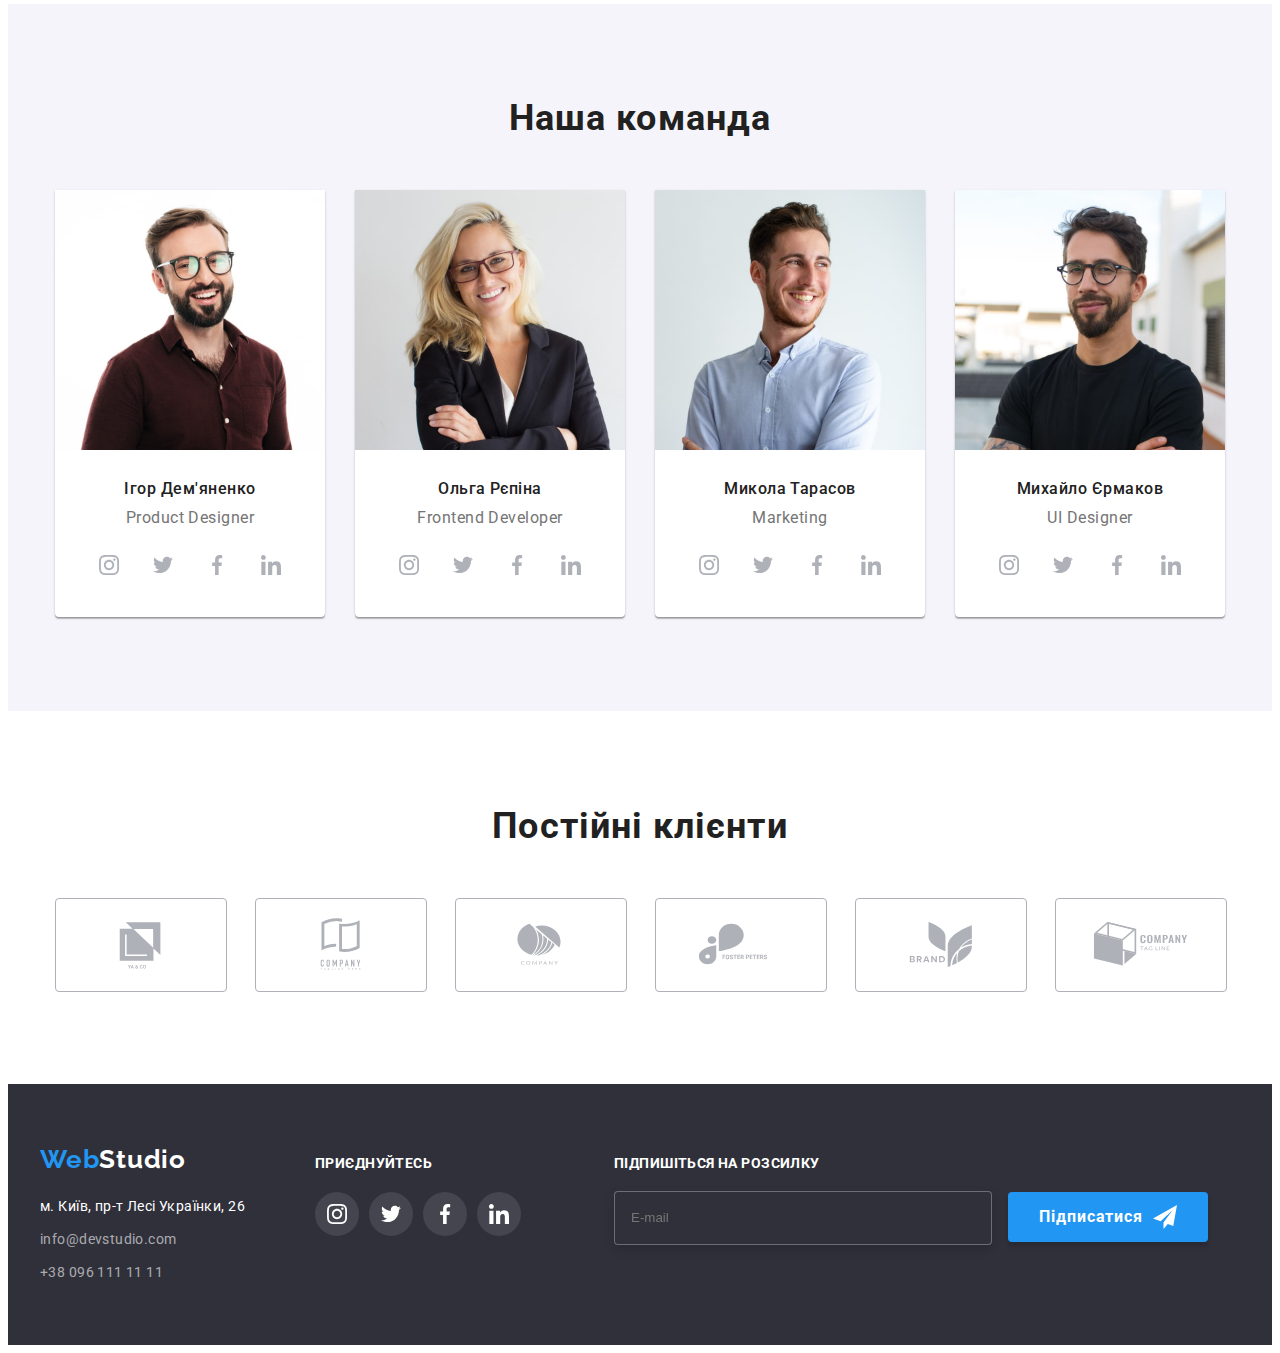
==== commit a27dd380: "finish" ====
--- a/index.html
+++ b/index.html
@@ -22,35 +22,45 @@
   </head>
   <body>
     <header class="header">
-      <div class="container header-container">
-        <nav class="header-navigation">
-          <a class="header-logo link" href="./index.html"
-            >Web<span class="logo">Studio</span></a
+      <div class="container header__container">
+        <nav class="navigation">
+          <a class="logo navigation__logo link" href="./index.html"
+            >Web<span class="logo__item">Studio</span></a
           >
-          <ul class="header-list list">
-            <li class="header-item">
-              <a class="header-link link current" href="./index.html">Студія</a>
-            </li>
-            <li class="header-item">
-              <a class="header-link link" href="./portfolio.html">Портфоліо</a>
-            </li>
-            <li class="header-item">
-              <a class="header-link link" href="#">Контакти</a>
+          <ul class="category list">
+            <li class="category__item">
+              <a
+                class="category__link link current category__header"
+                href="./index.html"
+                >Студія</a
+              >
+            </li>
+            <li class="category__item">
+              <a
+                class="category__link link category__header"
+                href="./portfolio.html"
+                >Портфоліо</a
+              >
+            </li>
+            <li class="category__item">
+              <a class="category__link link category__header" href="#"
+                >Контакти</a
+              >
             </li>
           </ul>
         </nav>
-        <ul class="header-bottom-list list">
-          <li class="header-top-item">
-            <a class="header-mail link" href="mailto:info@devstudio.com">
-              <svg class="header-icon" width="16" height="12">
+        <ul class="connect list header__connect">
+          <li class="connect__top">
+            <a class="connect__mail link" href="mailto:info@devstudio.com">
+              <svg class="connect__icon" width="16" height="12">
                 <use href="./images/symbol-defs.svg#icon-envelope"></use>
               </svg>
               info@devstudio.com</a
             >
           </li>
-          <li class="header-bottom-item">
-            <a class="header-tel link" href="tel:+380961111111">
-              <svg class="header-icon" width="10" height="16">
+          <li class="connect__bottom">
+            <a class="connect__tel link" href="tel:+380961111111">
+              <svg class="connect__icon" width="10" height="16">
                 <use href="./images/symbol-defs.svg#icon-smartphone"></use>
               </svg>
               +38 096 111 11 11
@@ -70,50 +80,66 @@
       </section>
       <section class="about section">
         <div class="container">
-          <ul class="about-list list">
-            <li class="about-item-1">
-              <div class="about-icon">
-                <svg class="about-soc-icon" width="70" height="70">
+          <ul class="picture list">
+            <li class="picture__item-1">
+              <div class="picture__icon about__icon">
+                <svg
+                  class="picture__soc-icon about__soc-icon"
+                  width="70"
+                  height="70"
+                >
                   <use href="./images/symbol-defs.svg#icon-antenna"></use>
                 </svg>
               </div>
-              <h3 class="about-title">Увага до деталей</h3>
-              <p class="about-text">
+              <h3 class="picture__title about__picture">Увага до деталей</h3>
+              <p class="picture__text">
                 Ідейні міркування, і навіть початок повсякденної роботи з
                 формування позиції.
               </p>
             </li>
-            <li class="about-item-2">
-              <div class="about-icon">
-                <svg class="about-soc-icon" width="70" height="70">
+            <li class="picture__item-2">
+              <div class="picture__icon about__icon">
+                <svg
+                  class="picture__soc-icon about__soc-icon"
+                  width="70"
+                  height="70"
+                >
                   <use href="./images/symbol-defs.svg#icon-clock"></use>
                 </svg>
               </div>
-              <h3 class="about-title">Пунктуальність</h3>
-              <p class="about-text">
+              <h3 class="picture__title about__picture">Пунктуальність</h3>
+              <p class="picture__text">
                 Завдання організації, особливо рамки і місце навчання кадрів
                 тягне у себе.
               </p>
             </li>
-            <li class="about-item-3">
-              <div class="about-icon">
-                <svg class="about-soc-icon" width="70" height="70">
+            <li class="picture__item-3">
+              <div class="picture__icon about__icon">
+                <svg
+                  class="picture__soc-icon about__soc-icon"
+                  width="70"
+                  height="70"
+                >
                   <use href="./images/symbol-defs.svg#icon-diagram"></use>
                 </svg>
               </div>
-              <h3 class="about-title">Планування</h3>
-              <p class="about-text">
+              <h3 class="picture__title about__picture">Планування</h3>
+              <p class="picture__text">
                 Так само консультація з широким активом значною мірою зумовлює.
               </p>
             </li>
-            <li class="about-item-4">
-              <div class="about-icon">
-                <svg class="about-soc-icon" width="70" height="70">
+            <li class="picture__item-4">
+              <div class="picture__icon about__icon">
+                <svg
+                  class="picture__soc-icon about__soc-icon"
+                  width="70"
+                  height="70"
+                >
                   <use href="./images/symbol-defs.svg#icon-astronaut"></use>
                 </svg>
               </div>
-              <h3 class="about-title">Сучасні технології</h3>
-              <p class="about-text">
+              <h3 class="picture__title about__picture">Сучасні технології</h3>
+              <p class="picture__text">
                 Значимість цих проблем настільки очевидна, що реалізація
                 планових завдань.
               </p>
@@ -124,33 +150,33 @@
       <section class="work section-work">
         <div class="container">
           <h2 class="work-title">Чим ми займаємося</h2>
-          <ul class="work-list list">
-            <li class="work-item">
+          <ul class="card list">
+            <li class="card__item">
               <img
                 src="./images/hw1-1-img.jpg"
                 alt="робоче місце"
                 width="370"
                 height="294"
               />
-              <p class="work-heading">Десктопні додатки</p>
-            </li>
-            <li class="work-item">
+              <p class="card__heading work__card">Десктопні додатки</p>
+            </li>
+            <li class="card__item">
               <img
                 src="./images/hw1-2-img.jpg"
                 alt="робоче місце"
                 width="370"
                 height="294"
               />
-              <p class="work-heading">Мобільні додатки</p>
-            </li>
-            <li class="work-item">
+              <p class="card__heading work__card">Мобільні додатки</p>
+            </li>
+            <li class="card__item">
               <img
                 src="./images/hw1-3-img.jpg"
                 alt="робоче місце"
                 width="370"
                 height="294"
               />
-              <p class="work-heading">Дизайнерські рішення</p>
+              <p class="card__heading work__card">Дизайнерські рішення</p>
             </li>
           </ul>
         </div>
--- a/css/main.min.css
+++ b/css/main.min.css
@@ -1 +1 @@
-p,h1,h2,h3,h4,h5,h6{margin:0}ul,ol{margin:0;padding-left:0}button{cursor:pointer}img{display:block}body{font-family:"Roboto",sans-serif;background-color:#fff}.list{list-style:none}.link{text-decoration:none}.container{width:1200px;padding-left:15px;padding-right:15px;margin:0 auto}.section{padding-top:94px;padding-bottom:94px}.section-hero{padding-bottom:200px;padding-top:200px;width:1600px;margin:0 auto}.section-work{padding-bottom:94px}.modal-button{position:absolute;top:10px;right:10px;width:30px;height:30px;padding:0;background-color:#fff;border:1px solid rgba(0,0,0,.1);border-radius:50%;cursor:pointer;display:flex;align-items:center;justify-content:center;padding:0;transition-property:fill;transition-duration:250ms;transition-timing-function:cubic-bezier(0.4, 0, 0.2, 1)}.modal-button:hover .svg{fill:#2196f3}.backdrop{width:100%;height:100%;left:0;top:0;box-shadow:0px 1px 3px rgba(0,0,0,.12),0px 1px 1px rgba(0,0,0,.14),0px 2px 1px rgba(0,0,0,.2);border-radius:4px}.modal-title{font-family:"Roboto";font-style:normal;font-weight:700;font-size:20px;line-height:1.15;text-align:center;letter-spacing:.03em;color:#212121;text-align:center;margin-bottom:12px}.modal-input{width:100%;height:40px;border:1px solid rgba(33,33,33,.2);border-radius:4px;padding-left:42px;outline:rgba(0,0,0,0);transition-property:border-color;transition-duration:250ms;transition-timing-function:cubic-bezier(0.4, 0, 0.2, 1)}.modal-input:focus,.modal-input:hover{border-color:#2196f3}.modal-input:focus+.modal-input-icon,.modal-input:hover+.modal-input-icon{fill:#2196f3}.input-wrap{position:relative}.modal-input-icon{position:absolute;top:50%;transform:translateY(-50%);left:12px;transition-property:fill;transition-duration:250ms;transition-timing-function:cubic-bezier(0.4, 0, 0.2, 1)}.modal-field{margin-bottom:10px}.modal-input-bottom{width:100%;height:120px;border:1px solid rgba(33,33,33,.2);border-radius:4px;margin-bottom:20px;resize:none;padding-top:12px;padding-left:16px;transition-property:border-color;transition-duration:250ms;transition-timing-function:cubic-bezier(0.4, 0, 0.2, 1)}.modal-input-bottom:focus,.modal-input-bottom:hover{border-color:#2196f3}.modal-input-bottom::-moz-placeholder{font-family:"Roboto";font-style:normal;font-weight:400;font-size:12px;line-height:1.1666666667;letter-spacing:.01em;color:rgba(117,117,117,.5)}.modal-input-bottom:-ms-input-placeholder{font-family:"Roboto";font-style:normal;font-weight:400;font-size:12px;line-height:1.1666666667;letter-spacing:.01em;color:rgba(117,117,117,.5)}.modal-input-bottom::placeholder{font-family:"Roboto";font-style:normal;font-weight:400;font-size:12px;line-height:1.1666666667;letter-spacing:.01em;color:rgba(117,117,117,.5)}.modal-item{font-family:"Roboto";font-style:normal;font-weight:400;font-size:12px;line-height:1.1666666667;letter-spacing:.01em;color:#757575;margin-bottom:4px}.checkbox{display:flex;margin-bottom:30px;justify-content:center;align-items:center}.checkbox-title{font-family:"Roboto";font-style:normal;font-weight:400;font-size:14px;line-height:1.7142857143;letter-spacing:.03em;color:#757575}.checkbox-link{font-family:"Roboto";font-style:normal;font-weight:400;font-size:14px;line-height:1.7142857143;letter-spacing:.03em;color:#2196f3}.checkbox-box{display:flex;margin-left:8px}.modal-btn{width:200px;height:50px;color:#fff;background:#2196f3;box-shadow:0px 4px 4px rgba(0,0,0,.15);border-radius:4px;margin-left:114px;border:none;transition-property:background-color;transition-duration:250ms;transition-timing-function:cubic-bezier(0.4, 0, 0.2, 1)}.modal-btn:hover,.modal-btn:focus{background-color:#188ce8}.checkbox-text{background-color:#2196f3;border-radius:2px;width:16px;height:15px;outline:none}.header{background-color:#fff;border-bottom:1px solid #ececec}.header-logo{font-family:"Raleway",sans-serif;font-style:normal;font-weight:700;font-size:26px;line-height:1.19;letter-spacing:.03em;color:#2196f3;margin-right:93px}.logo{color:#000}.header-link{position:relative;text-decoration:none;font-weight:500;font-size:14px;line-height:1.14;letter-spacing:.02em;color:#212121;display:inline-block;padding-top:32px;padding-bottom:32px;transition-property:fill,color;transition-duration:250ms;transition-timing-function:cubic-bezier(0.4, 0, 0.2, 1)}.header-link:hover,.header-link:focus{color:#2196f3;fill:#2196f3}.header-container{display:flex;align-items:center}.header-navigation{display:flex;align-items:center}.header-bottom-list{display:flex;align-items:center;justify-content:center;margin-left:218px;gap:50px}.header-list{display:flex}.header-item{margin-right:50px}.header-mail{font-weight:500;font-size:14px;line-height:1.14;letter-spacing:.02em;color:#757575;display:flex;align-items:center;transition-property:fill,color;transition-duration:250ms;transition-timing-function:cubic-bezier(0.4, 0, 0.2, 1)}.header-mail:hover,.header-mail:focus{color:#2196f3;fill:#2196f3}.header-tel{font-weight:500;font-size:14px;line-height:1.14;letter-spacing:.02em;color:#757575;display:flex;align-items:center;transition-property:fill,color;transition-duration:250ms;transition-timing-function:cubic-bezier(0.4, 0, 0.2, 1)}.header-tel:hover,.header-tel:focus{color:#2196f3;fill:#2196f3}.header-icon{align-items:center;margin-right:10px;fill:#757575;transition-property:fill;transition-duration:250ms;transition-timing-function:cubic-bezier(0.4, 0, 0.2, 1)}.header-tel:hover .header-icon,.header-tel:focus .header-icon{fill:#2196f3}.header-mail:hover .header-icon,.header-mail:focus .header-icon{fill:#2196f3}.current{color:#2196f3;position:relative}.current::after{content:"";display:block;position:absolute;left:0;bottom:-1px;width:100%;height:4px;border-radius:2px;background-color:#2196f3}.hero{background-color:#2f303a;background-image:linear-gradient(rgba(47, 48, 58, 0.4), rgba(47, 48, 58, 0.4)),url(../images/hero-bg.jpg);background-repeat:no-repeat;background-position:center;background-size:cover;flex-grow:1}.hero-title{font-weight:900;font-size:44px;line-height:1.36;text-align:center;letter-spacing:.06em;text-transform:uppercase;color:#fff;max-width:696px;margin:0 auto;margin-bottom:30px}.hero-btn{font-family:inherit;font-weight:700;font-size:16px;line-height:1.87;display:flex;align-items:center;text-align:center;letter-spacing:.06em;color:#fff;min-width:216px;height:50px;margin:0 auto;justify-content:center;border:none;border-radius:4px}.hero-button{padding-right:492px;padding-left:492px}.hero-btn{background-color:#2196f3;transition-property:background-color;transition-duration:250ms;transition-timing-function:cubic-bezier(0.4, 0, 0.2, 1)}.hero-btn:hover,.hero-btn:focus{background-color:#188ce8}.about-title{font-weight:700;font-size:14px;line-height:1.14;letter-spacing:.03em;text-transform:uppercase;color:#212121;margin-bottom:10px}.about-text{font-weight:400;font-size:14px;line-height:1.71;letter-spacing:.03em;color:#757575}.about-text{width:270;height:72}.about-list{display:flex;gap:30px}.about-item-1{flex-basis:calc((100% - 90px)/4)}.about-item-2{flex-basis:calc((100% - 90px)/4)}.about-item-3{flex-basis:calc((100% - 90px)/4)}.about-item-4{flex-basis:calc((100% - 90px)/4)}.about-soc-icon{display:flex;align-items:center;justify-content:center;margin-top:25px;margin-bottom:25px;margin-left:100px;margin-right:10opx}.about-icon{background-color:#f5f4fa;width:270px;height:120px;border-radius:4px;margin-bottom:30px;display:flex}.work-title{font-weight:700;font-size:36px;line-height:1.16;text-align:center;letter-spacing:.03em;color:#212121;margin-bottom:50px}.work-list{display:flex;justify-content:center;gap:30px}.work-item{position:relative}.work-heading{position:absolute;bottom:0;width:100%;padding-top:27px;padding-bottom:27px;font-weight:700;font-size:14px;line-height:1.1428571429;text-align:center;letter-spacing:.03em;text-transform:uppercase;color:#fff;background-color:rgba(47,48,58,.8)}.team{background-color:#f5f4fa}.team-link{background-color:#fff;box-shadow:0px 1px 3px rgba(0,0,0,.12),0px 1px 1px rgba(0,0,0,.14),0px 2px 1px rgba(0,0,0,.2);border-radius:0px 0px 4px 4px}.team-img{margin-bottom:30px}.team-top-title{font-weight:700;font-size:36px;line-height:1.16;text-align:center;letter-spacing:.03em;color:#212121;margin-bottom:50px}.team-title{font-weight:500;font-size:16px;line-height:1.18;text-align:center;letter-spacing:.03em;color:#212121;margin-bottom:10px}.team-text{font-weight:400;font-size:16px;line-height:1.16;text-align:center;letter-spacing:.03em;color:#757575}.team-content{padding-bottom:16px}.team-list{display:flex;justify-content:center;gap:30px;flex-basis:calc((100% - 90px)/4)}.team-soc-link{width:44px;height:44px;border-radius:50%;background-color:#fff;display:flex;align-items:center;justify-content:center;transition-property:background-color;transition-duration:250ms;transition-timing-function:cubic-bezier(0.4, 0, 0.2, 1)}.team-soc-link:hover,.team-soc-link:focus{background-color:#2196f3}.team-soc-icon{fill:#afb1b8;transition-property:fill;transition-duration:250ms;transition-timing-function:cubic-bezier(0.4, 0, 0.2, 1)}.team-soc-link:hover .team-soc-icon,.team-soc-link:focus .team-soc-icon{fill:#fff}.team-soc-list{display:flex;justify-content:center;gap:10px;padding-bottom:30px}.client-title{font-weight:700;font-size:36px;line-height:1.18;text-align:center;letter-spacing:.03em;color:#212121;margin-bottom:50px}.client-item{width:170px;height:92px}.client-list{display:flex;justify-content:center;gap:30px}.client-link{display:flex;align-items:center;justify-content:center;border-radius:4px;border:1px solid #afb1b8;width:100%;height:100%;color:#afb1b8;transition-property:border-color;transition-duration:250ms;transition-timing-function:cubic-bezier(0.4, 0, 0.2, 1)}.client-link:hover,.client-link:focus{border-color:#2196f3}.client-icon{fill:currentColor;transition-property:fill;transition-duration:250ms;transition-timing-function:cubic-bezier(0.4, 0, 0.2, 1)}.client-link:hover .client-icon,.client-link:focus .client-icon{fill:#2196f3}.footer{background-color:#2f303a;padding-top:60px;padding-bottom:60px}.footer-logo{color:#fff}.footer-item{margin-bottom:9px}.footer-link{font-family:"Raleway",sans-serif;font-weight:700;font-size:26px;line-height:1.19;letter-spacing:.03em;color:#2196f3;display:inline-block;margin-bottom:20px}.footer-map{font-weight:400;font-size:14px;line-height:1.71;letter-spacing:.03em;color:#fff;transition-property:color;transition-duration:250ms;transition-timing-function:cubic-bezier(0.4, 0, 0.2, 1)}.footer-map:hover,.footer-map:focus{color:#2196f3}.footer-mail{font-weight:400;font-size:14px;line-height:1.71;letter-spacing:.03em;color:rgba(255,255,255,.6);transition-property:color;transition-duration:250ms;transition-timing-function:cubic-bezier(0.4, 0, 0.2, 1)}.footer-mail:hover,.footer-mail:focus{color:#2196f3}.footer-tel{font-weight:400;font-size:14px;line-height:1.71;letter-spacing:.03em;color:rgba(255,255,255,.6);transition-property:color;transition-duration:250ms;transition-timing-function:cubic-bezier(0.4, 0, 0.2, 1)}.footer-tel:hover,.footer-tel:focus{color:#2196f3}.footer-soc-title{font-weight:700;font-size:14px;line-height:1.14;letter-spacing:.03em;text-transform:uppercase;color:#fff;margin-bottom:20px}.footer-soc-list{display:flex}.foter{display:flex;align-items:baseline}.foter-item{margin-left:70px;margin-right:93px}.footer-soc-link{width:44px;height:44px;border-radius:50%;background-color:rgba(255,255,255,.1);display:flex;align-items:center;justify-content:center;transition-property:background-color;transition-duration:250ms;transition-timing-function:cubic-bezier(0.4, 0, 0.2, 1)}.footer-soc-link:hover,.footer-soc-link:focus{background-color:#2196f3}.footer-soc-list{gap:10px}.footer-soc-icon{fill:#fff}.footer-address{font-style:normal}.footer-mailing-title{font-family:"Roboto";font-style:normal;font-weight:700;font-size:14px;line-height:1.1428571429;letter-spacing:.03em;text-transform:uppercase;color:#fff;margin-bottom:20px}.footer-input{width:358px;height:50px;background:#2f303a;border:1px solid rgba(255,255,255,.3);filter:drop-shadow(0px 4px 4px rgba(0, 0, 0, 0.15));border-radius:4px;padding-left:16px}.footer-btn{width:200px;height:50px;color:#fff;background:#2196f3;box-shadow:0px 4px 4px rgba(0,0,0,.15);border-radius:4px;margin-left:12px;border:none}.mailing-item{font-family:"Roboto";font-style:normal;font-weight:700;font-size:16px;line-height:1.875;display:flex;align-items:center;justify-content:center;text-align:center;letter-spacing:.06em;color:#fff;gap:10px}.menu-title{font-weight:700;font-size:18px;line-height:2;letter-spacing:.06em;color:#212121;margin-bottom:4px}.menu-text{font-weight:400;font-size:16px;line-height:30px;letter-spacing:.03em;color:#757575}.menu-list{display:flex;flex-wrap:wrap;gap:30px;flex-basis:calc((100% - 60px)/3)}.menu-link{display:block;transition-property:box-shadow;transition-duration:250ms;transition-timing-function:cubic-bezier(0.4, 0, 0.2, 1)}.menu-link:hover,.menu-link:focus{box-shadow:0px 1px 1px rgba(0,0,0,.12),0px 4px 4px rgba(0,0,0,.06),1px 4px 6px rgba(0,0,0,.16)}.menu-item{padding:20px 24px;border:1px solid #eee;border-top:none}.menu-text-box{position:absolute;bottom:0;left:0;width:100%;height:100%;padding:63px 24px;font-weight:400;font-size:18px;line-height:1.5555555556;letter-spacing:.03em;color:#fff;background-color:rgba(33,150,243,.9);transform:translateY(100%);transition:transform 250ms cubic-bezier(0.4, 0, 0.2, 1)}.menu-link:hover .menu-text-box{transform:translateY(0)}.box{position:relative;overflow:hidden}.portfolio-btn{font-family:"Roboto",sans-serif;font-style:normal;font-weight:500;font-size:16px;line-height:1.62;text-align:center;letter-spacing:.03em;color:#212121;transition-property:color,background-color;transition-duration:250ms;transition-timing-function:cubic-bezier(0.4, 0, 0.2, 1)}.portfolio-btn{background-color:#f5f4fa;border:none;padding:6px 22px;border-radius:4px;transition-property:color,background-color;transition-duration:250ms;transition-timing-function:cubic-bezier(0.4, 0, 0.2, 1)}.portfolio-btn:hover,.portfolio-btn:focus{color:#fff;background-color:#2196f3}.portfolio-list{display:flex;justify-content:center;gap:8px;margin-bottom:50px}/*# sourceMappingURL=main.min.css.map */+p,h1,h2,h3,h4,h5,h6{margin:0}ul,ol{margin:0;padding-left:0}button{cursor:pointer}img{display:block}body{font-family:"Roboto",sans-serif;background-color:#fff}.list{list-style:none}.link{text-decoration:none}.container{width:1200px;padding-left:15px;padding-right:15px;margin:0 auto}.section{padding-top:94px;padding-bottom:94px}.section-hero{padding-bottom:200px;padding-top:200px;width:1600px;margin:0 auto}.section-work{padding-bottom:94px}.backdrop{position:fixed;width:100%;height:100%;top:0;left:0;background-color:rgba(0,0,0,.2);transition:visibility 250ms cubic-bezier(0.4, 0, 0.2, 1),opacity 250ms cubic-bezier(0.4, 0, 0.2, 1)}.modal{width:500px;min-height:500px;background-color:#fff;position:absolute;top:50%;left:50%;transform:translate(-50%, -50%) scale(1);transition:transform 250ms linear;padding:40px}.backdrop.is-hidden .modal{transform:translate(-50%, 50%) scaleY(0)}.is-hidden{opacity:0;visibility:hidden;pointer-events:none}.svg{transition-property:fill;transition-duration:250ms;transition-timing-function:cubic-bezier(0.4, 0, 0.2, 1)}.modal-button:hover .svg{fill:#2196f3}.modal-button{position:absolute;top:10px;right:10px;width:30px;height:30px;padding:0;background-color:#fff;border:1px solid rgba(0,0,0,.1);border-radius:50%;cursor:pointer;display:flex;align-items:center;justify-content:center;padding:0;transition-property:fill;transition-duration:250ms;transition-timing-function:cubic-bezier(0.4, 0, 0.2, 1)}.backdrop{width:100%;height:100%;left:0;top:0;box-shadow:0px 1px 3px rgba(0,0,0,.12),0px 1px 1px rgba(0,0,0,.14),0px 2px 1px rgba(0,0,0,.2);border-radius:4px}.modal-title{font-family:"Roboto";font-style:normal;font-weight:700;font-size:20px;line-height:1.15;text-align:center;letter-spacing:.03em;color:#212121;text-align:center;margin-bottom:12px}.modal-input{width:100%;height:40px;border:1px solid rgba(33,33,33,.2);border-radius:4px;padding-left:42px;outline:rgba(0,0,0,0);transition-property:border-color;transition-duration:250ms;transition-timing-function:cubic-bezier(0.4, 0, 0.2, 1)}.modal-input:focus,.modal-input:hover{border-color:#2196f3}.input-wrap{position:relative}.modal-input-icon{position:absolute;top:50%;transform:translateY(-50%);left:12px;transition-property:fill;transition-duration:250ms;transition-timing-function:cubic-bezier(0.4, 0, 0.2, 1)}.modal-input:focus+.modal-input-icon,.modal-input:hover+.modal-input-icon{fill:#2196f3}.modal-field{margin-bottom:10px}.modal-input-bottom{width:100%;height:120px;border:1px solid rgba(33,33,33,.2);border-radius:4px;margin-bottom:20px;resize:none;padding-top:12px;padding-left:16px;transition-property:border-color;transition-duration:250ms;transition-timing-function:cubic-bezier(0.4, 0, 0.2, 1)}.modal-input-bottom:focus,.modal-input-bottom:hover{border-color:#2196f3}.modal-input-bottom::-moz-placeholder{font-family:"Roboto";font-style:normal;font-weight:400;font-size:12px;line-height:1.1666666667;letter-spacing:.01em;color:rgba(117,117,117,.5)}.modal-input-bottom:-ms-input-placeholder{font-family:"Roboto";font-style:normal;font-weight:400;font-size:12px;line-height:1.1666666667;letter-spacing:.01em;color:rgba(117,117,117,.5)}.modal-input-bottom::placeholder{font-family:"Roboto";font-style:normal;font-weight:400;font-size:12px;line-height:1.1666666667;letter-spacing:.01em;color:rgba(117,117,117,.5)}.modal-item{font-family:"Roboto";font-style:normal;font-weight:400;font-size:12px;line-height:1.1666666667;letter-spacing:.01em;color:#757575;margin-bottom:4px}.checkbox{display:flex;margin-bottom:30px;justify-content:center;align-items:center}.checkbox-title{font-family:"Roboto";font-style:normal;font-weight:400;font-size:14px;line-height:1.7142857143;letter-spacing:.03em;color:#757575}.checkbox-link{font-family:"Roboto";font-style:normal;font-weight:400;font-size:14px;line-height:1.7142857143;letter-spacing:.03em;color:#2196f3}.checkbox-box{display:flex;margin-left:8px}.modal-btn{width:200px;height:50px;color:#fff;background:#2196f3;box-shadow:0px 4px 4px rgba(0,0,0,.15);border-radius:4px;margin-left:114px;border:none;transition-property:background-color;transition-duration:250ms;transition-timing-function:cubic-bezier(0.4, 0, 0.2, 1)}.modal-btn:hover,.modal-btn:focus{background-color:#188ce8}.checkbox-text{background-color:#2196f3;border-radius:2px;width:16px;height:15px;outline:none}.header{background-color:#fff;border-bottom:1px solid #ececec}.logo{font-family:"Raleway",sans-serif;font-style:normal;font-weight:700;font-size:26px;line-height:1.19;letter-spacing:.03em;color:#2196f3}.navigation__logo{margin-right:93px}.logo__item{color:#000}.category__link{position:relative;text-decoration:none;font-weight:500;font-size:14px;line-height:1.14;letter-spacing:.02em;color:#212121;display:inline-block;transition-property:fill,color;transition-duration:250ms;transition-timing-function:cubic-bezier(0.4, 0, 0.2, 1)}.category__link:hover,.category__link:focus{color:#2196f3;fill:#2196f3}.category__header{padding-top:32px;padding-bottom:32px}.header__container{display:flex;align-items:center}.navigation{display:flex;align-items:center}.connect{display:flex;align-items:center;justify-content:center}.header__connect{margin-left:218px;gap:50px}.category{display:flex}.category__item{margin-right:50px}.connect__mail{font-weight:500;font-size:14px;line-height:1.14;letter-spacing:.02em;color:#757575;display:flex;align-items:center;transition-property:fill,color;transition-duration:250ms;transition-timing-function:cubic-bezier(0.4, 0, 0.2, 1)}.connect__mail:hover,.connect__mail:focus{color:#2196f3;fill:#2196f3}.connect__tel{font-weight:500;font-size:14px;line-height:1.14;letter-spacing:.02em;color:#757575;display:flex;align-items:center;transition-property:fill,color;transition-duration:250ms;transition-timing-function:cubic-bezier(0.4, 0, 0.2, 1)}.connect__tel:hover,.connect__tel:focus{color:#2196f3;fill:#2196f3}.connect__icon{align-items:center;margin-right:10px;fill:#757575;transition-property:fill;transition-duration:250ms;transition-timing-function:cubic-bezier(0.4, 0, 0.2, 1)}.connect__tel:hover .connect__icon,.connect__tel:focus .connect__icon{fill:#2196f3}.connect__mail:hover .connect__icon,.connect__mail:focus .connect__icon{fill:#2196f3}.current{color:#2196f3;position:relative}.current::after{content:"";display:block;position:absolute;left:0;bottom:-1px;width:100%;height:4px;border-radius:2px;background-color:#2196f3}.hero{background-color:#2f303a;background-image:linear-gradient(rgba(47, 48, 58, 0.4), rgba(47, 48, 58, 0.4)),url(../images/hero-bg.jpg);background-repeat:no-repeat;background-position:center;background-size:cover;flex-grow:1}.hero-title{font-weight:900;font-size:44px;line-height:1.36;text-align:center;letter-spacing:.06em;text-transform:uppercase;color:#fff;max-width:696px;margin:0 auto;margin-bottom:30px}.hero-btn{font-family:inherit;font-weight:700;font-size:16px;line-height:1.87;display:flex;align-items:center;text-align:center;letter-spacing:.06em;color:#fff;min-width:216px;height:50px;margin:0 auto;justify-content:center;border:none;border-radius:4px}.hero-button{padding-right:492px;padding-left:492px}.hero-btn{background-color:#2196f3;transition-property:background-color;transition-duration:250ms;transition-timing-function:cubic-bezier(0.4, 0, 0.2, 1)}.hero-btn:hover,.hero-btn:focus{background-color:#188ce8}.picture__title{font-weight:700;font-size:14px;line-height:1.14;letter-spacing:.03em;text-transform:uppercase;color:#212121;margin-bottom:10px}.about__picture{margin-bottom:10px}.picture__text{font-weight:400;font-size:14px;line-height:1.71;letter-spacing:.03em;color:#757575}.picture__text{width:270;height:72}.picture{display:flex;gap:30px}.picture__item-1{flex-basis:calc((100% - 90px)/4)}.picture__item-2{flex-basis:calc((100% - 90px)/4)}.picture__item-3{flex-basis:calc((100% - 90px)/4)}.picture__item-4{flex-basis:calc((100% - 90px)/4)}.picture__soc-icon{display:flex;align-items:center;justify-content:center;margin-top:25px;margin-bottom:25px;margin-left:100px;margin-right:10opx}.about__soc-icon{margin-top:25px;margin-bottom:25px;margin-left:100px;margin-right:10opx}.picture__icon{background-color:#f5f4fa;width:270px;height:120px;border-radius:4px;display:flex}.about__icon{margin-bottom:30px}.work-title{font-weight:700;font-size:36px;line-height:1.16;text-align:center;letter-spacing:.03em;color:#212121;margin-bottom:50px}.card{display:flex;justify-content:center;gap:30px}.card__item{position:relative}.card__heading{position:absolute;bottom:0;width:100%;font-weight:700;font-size:14px;line-height:1.1428571429;text-align:center;letter-spacing:.03em;text-transform:uppercase;color:#fff;background-color:rgba(47,48,58,.8)}.work__card{padding-top:27px;padding-bottom:27px}.team{background-color:#f5f4fa}.team-link{background-color:#fff;box-shadow:0px 1px 3px rgba(0,0,0,.12),0px 1px 1px rgba(0,0,0,.14),0px 2px 1px rgba(0,0,0,.2);border-radius:0px 0px 4px 4px}.team-img{margin-bottom:30px}.team-top-title{font-weight:700;font-size:36px;line-height:1.16;text-align:center;letter-spacing:.03em;color:#212121;margin-bottom:50px}.team-title{font-weight:500;font-size:16px;line-height:1.18;text-align:center;letter-spacing:.03em;color:#212121;margin-bottom:10px}.team-text{font-weight:400;font-size:16px;line-height:1.16;text-align:center;letter-spacing:.03em;color:#757575}.team-content{padding-bottom:16px}.team-list{display:flex;justify-content:center;gap:30px;flex-basis:calc((100% - 90px)/4)}.team-soc-link{width:44px;height:44px;border-radius:50%;background-color:#fff;display:flex;align-items:center;justify-content:center;transition-property:background-color;transition-duration:250ms;transition-timing-function:cubic-bezier(0.4, 0, 0.2, 1)}.team-soc-link:hover,.team-soc-link:focus{background-color:#2196f3}.team-soc-icon{fill:#afb1b8;transition-property:fill;transition-duration:250ms;transition-timing-function:cubic-bezier(0.4, 0, 0.2, 1)}.team-soc-link:hover .team-soc-icon,.team-soc-link:focus .team-soc-icon{fill:#fff}.team-soc-list{display:flex;justify-content:center;gap:10px;padding-bottom:30px}.client-title{font-weight:700;font-size:36px;line-height:1.18;text-align:center;letter-spacing:.03em;color:#212121;margin-bottom:50px}.client-item{width:170px;height:92px}.client-list{display:flex;justify-content:center;gap:30px}.client-link{display:flex;align-items:center;justify-content:center;border-radius:4px;border:1px solid #afb1b8;width:100%;height:100%;color:#afb1b8;transition-property:border-color;transition-duration:250ms;transition-timing-function:cubic-bezier(0.4, 0, 0.2, 1)}.client-link:hover,.client-link:focus{border-color:#2196f3}.client-icon{fill:currentColor;transition-property:fill;transition-duration:250ms;transition-timing-function:cubic-bezier(0.4, 0, 0.2, 1)}.client-link:hover .client-icon,.client-link:focus .client-icon{fill:#2196f3}.footer{background-color:#2f303a;padding-top:60px;padding-bottom:60px}.footer-logo{color:#fff}.footer-item{margin-bottom:9px}.footer-link{font-family:"Raleway",sans-serif;font-weight:700;font-size:26px;line-height:1.19;letter-spacing:.03em;color:#2196f3;display:inline-block;margin-bottom:20px}.footer-map{font-weight:400;font-size:14px;line-height:1.71;letter-spacing:.03em;color:#fff;transition-property:color;transition-duration:250ms;transition-timing-function:cubic-bezier(0.4, 0, 0.2, 1)}.footer-map:hover,.footer-map:focus{color:#2196f3}.footer-mail{font-weight:400;font-size:14px;line-height:1.71;letter-spacing:.03em;color:rgba(255,255,255,.6);transition-property:color;transition-duration:250ms;transition-timing-function:cubic-bezier(0.4, 0, 0.2, 1)}.footer-mail:hover,.footer-mail:focus{color:#2196f3}.footer-tel{font-weight:400;font-size:14px;line-height:1.71;letter-spacing:.03em;color:rgba(255,255,255,.6);transition-property:color;transition-duration:250ms;transition-timing-function:cubic-bezier(0.4, 0, 0.2, 1)}.footer-tel:hover,.footer-tel:focus{color:#2196f3}.footer-soc-title{font-weight:700;font-size:14px;line-height:1.14;letter-spacing:.03em;text-transform:uppercase;color:#fff;margin-bottom:20px}.footer-soc-list{display:flex}.foter{display:flex;align-items:baseline}.foter-item{margin-left:70px;margin-right:93px}.footer-soc-link{width:44px;height:44px;border-radius:50%;background-color:rgba(255,255,255,.1);display:flex;align-items:center;justify-content:center;transition-property:background-color;transition-duration:250ms;transition-timing-function:cubic-bezier(0.4, 0, 0.2, 1)}.footer-soc-link:hover,.footer-soc-link:focus{background-color:#2196f3}.footer-soc-list{gap:10px}.footer-soc-icon{fill:#fff}.footer-address{font-style:normal}.footer-mailing-title{font-family:"Roboto";font-style:normal;font-weight:700;font-size:14px;line-height:1.1428571429;letter-spacing:.03em;text-transform:uppercase;color:#fff;margin-bottom:20px}.footer-input{width:358px;height:50px;background:#2f303a;border:1px solid rgba(255,255,255,.3);filter:drop-shadow(0px 4px 4px rgba(0, 0, 0, 0.15));border-radius:4px;padding-left:16px}.footer-btn{width:200px;height:50px;color:#fff;background:#2196f3;box-shadow:0px 4px 4px rgba(0,0,0,.15);border-radius:4px;margin-left:12px;border:none}.mailing-item{font-family:"Roboto";font-style:normal;font-weight:700;font-size:16px;line-height:1.875;display:flex;align-items:center;justify-content:center;text-align:center;letter-spacing:.06em;color:#fff;gap:10px}.menu-title{font-weight:700;font-size:18px;line-height:2;letter-spacing:.06em;color:#212121;margin-bottom:4px}.menu-text{font-weight:400;font-size:16px;line-height:30px;letter-spacing:.03em;color:#757575}.menu-list{display:flex;flex-wrap:wrap;gap:30px;flex-basis:calc((100% - 60px)/3)}.menu-link{display:block;transition-property:box-shadow;transition-duration:250ms;transition-timing-function:cubic-bezier(0.4, 0, 0.2, 1)}.menu-link:hover,.menu-link:focus{box-shadow:0px 1px 1px rgba(0,0,0,.12),0px 4px 4px rgba(0,0,0,.06),1px 4px 6px rgba(0,0,0,.16)}.menu-item{padding:20px 24px;border:1px solid #eee;border-top:none}.menu-text-box{position:absolute;bottom:0;left:0;width:100%;height:100%;padding:63px 24px;font-weight:400;font-size:18px;line-height:1.5555555556;letter-spacing:.03em;color:#fff;background-color:rgba(33,150,243,.9);transform:translateY(100%);transition:transform 250ms cubic-bezier(0.4, 0, 0.2, 1)}.menu-link:hover .menu-text-box{transform:translateY(0)}.box{position:relative;overflow:hidden}.portfolio-btn{font-family:"Roboto",sans-serif;font-style:normal;font-weight:500;font-size:16px;line-height:1.62;text-align:center;letter-spacing:.03em;color:#212121;transition-property:color,background-color;transition-duration:250ms;transition-timing-function:cubic-bezier(0.4, 0, 0.2, 1)}.portfolio-btn{background-color:#f5f4fa;border:none;padding:6px 22px;border-radius:4px;transition-property:color,background-color;transition-duration:250ms;transition-timing-function:cubic-bezier(0.4, 0, 0.2, 1)}.portfolio-btn:hover,.portfolio-btn:focus{color:#fff;background-color:#2196f3}.portfolio-list{display:flex;justify-content:center;gap:8px;margin-bottom:50px}/*# sourceMappingURL=main.min.css.map */